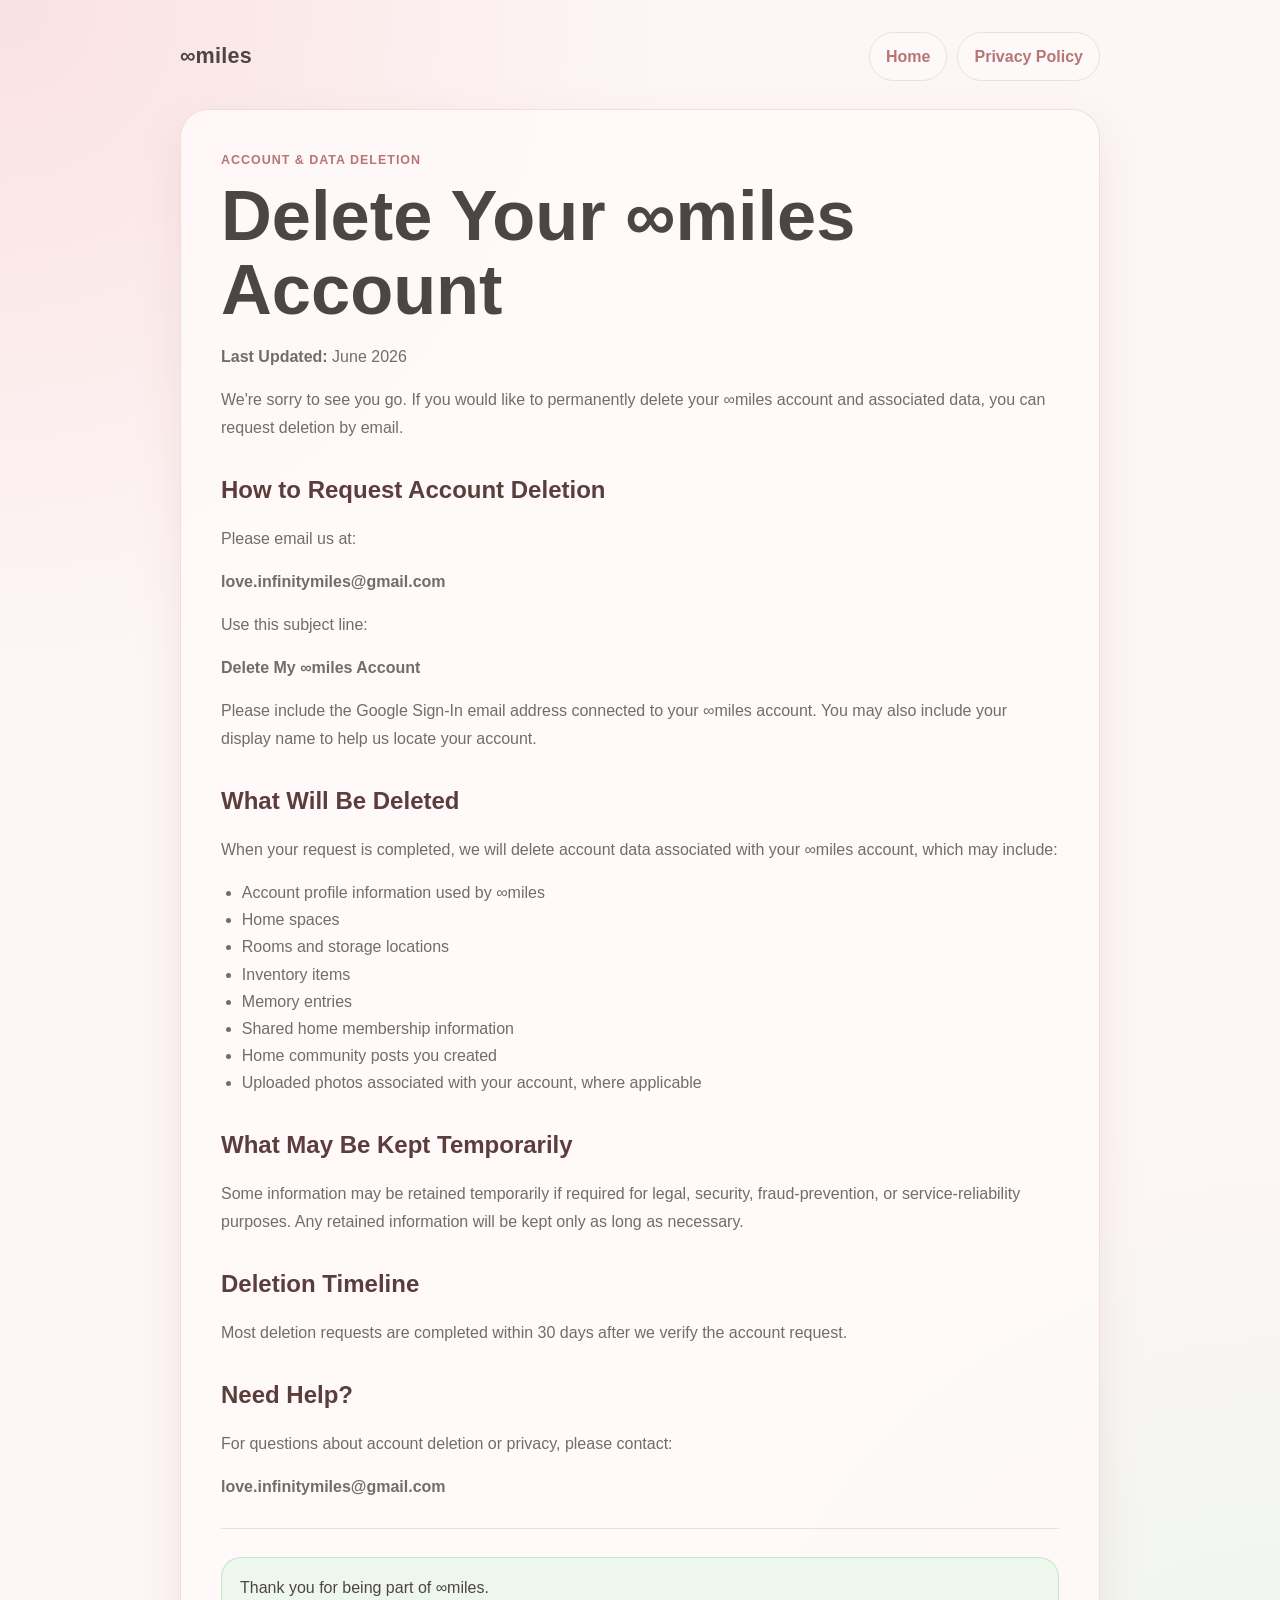
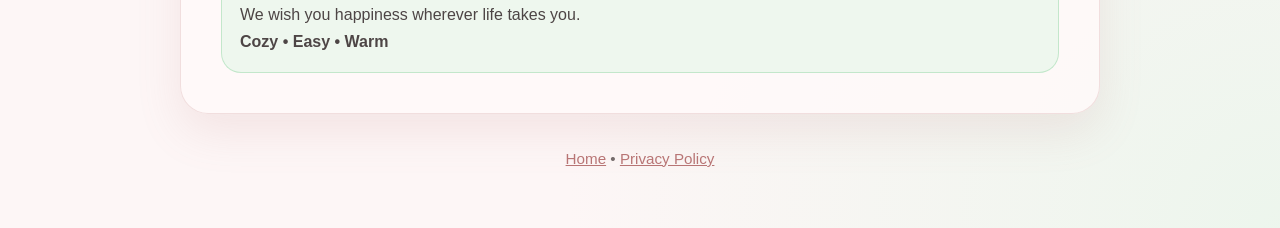
==== delete-account.html @ 3e13e617 "Add files via upload" ====
<!doctype html>
<html lang="en">
<head>
  <meta charset="utf-8">
  <meta name="viewport" content="width=device-width, initial-scale=1">
  <title>Delete Account — ∞miles</title>
  <meta name="description" content="How to request deletion of your ∞miles account and app data.">
  <link rel="stylesheet" href="styles.css">
</head>
<body>
  <main class="page">
    <nav class="nav" aria-label="Main navigation">
      <a class="brand" href="index.html">∞miles</a>
      <div class="nav-links">
        <a href="index.html">Home</a>
        <a href="privacy.html">Privacy Policy</a>
      </div>
    </nav>

    <article class="card">
      <div class="kicker">Account & Data Deletion</div>
      <h1>Delete Your ∞miles Account</h1>
      <p><strong>Last Updated:</strong> June 2026</p>
      <p>We're sorry to see you go. If you would like to permanently delete your ∞miles account and associated data, you can request deletion by email.</p>

      <h2>How to Request Account Deletion</h2>
      <p>Please email us at:</p>
      <p class="email">love.infinitymiles@gmail.com</p>
      <p>Use this subject line:</p>
      <p><strong>Delete My ∞miles Account</strong></p>
      <p>Please include the Google Sign-In email address connected to your ∞miles account. You may also include your display name to help us locate your account.</p>

      <h2>What Will Be Deleted</h2>
      <p>When your request is completed, we will delete account data associated with your ∞miles account, which may include:</p>
      <ul>
        <li>Account profile information used by ∞miles</li>
        <li>Home spaces</li>
        <li>Rooms and storage locations</li>
        <li>Inventory items</li>
        <li>Memory entries</li>
        <li>Shared home membership information</li>
        <li>Home community posts you created</li>
        <li>Uploaded photos associated with your account, where applicable</li>
      </ul>

      <h2>What May Be Kept Temporarily</h2>
      <p>Some information may be retained temporarily if required for legal, security, fraud-prevention, or service-reliability purposes. Any retained information will be kept only as long as necessary.</p>

      <h2>Deletion Timeline</h2>
      <p>Most deletion requests are completed within 30 days after we verify the account request.</p>

      <h2>Need Help?</h2>
      <p>For questions about account deletion or privacy, please contact:</p>
      <p class="email">love.infinitymiles@gmail.com</p>

      <div class="divider"></div>
      <div class="note">
        Thank you for being part of ∞miles.<br>
        We wish you happiness wherever life takes you.<br>
        <strong>Cozy • Easy • Warm</strong>
      </div>
    </article>

    <footer class="footer">
      <a href="index.html">Home</a> • <a href="privacy.html">Privacy Policy</a>
    </footer>
  </main>
</body>
</html>
---- styles.css ----
:root {
  --bg: #fdf6f6;
  --card: #fffafa;
  --accent: #f7c8c8;
  --accent-dark: #b87575;
  --mint: #dff5e5;
  --text: #4d4545;
  --muted: #746b6b;
  --line: #f1dddd;
  --shadow: 0 18px 45px rgba(183, 117, 117, 0.14);
}

* { box-sizing: border-box; }

body {
  margin: 0;
  min-height: 100vh;
  font-family: "Nunito", "Quicksand", "Segoe UI", Arial, sans-serif;
  color: var(--text);
  background:
    radial-gradient(circle at top left, rgba(247, 200, 200, 0.45), transparent 30%),
    radial-gradient(circle at bottom right, rgba(223, 245, 229, 0.55), transparent 32%),
    var(--bg);
  line-height: 1.7;
}

.page {
  width: min(920px, calc(100% - 32px));
  margin: 0 auto;
  padding: 32px 0 56px;
}

.nav {
  display: flex;
  align-items: center;
  justify-content: space-between;
  gap: 16px;
  margin-bottom: 28px;
}

.brand {
  text-decoration: none;
  color: var(--text);
  font-weight: 800;
  font-size: 1.35rem;
  letter-spacing: 0.01em;
}

.nav-links {
  display: flex;
  gap: 10px;
  flex-wrap: wrap;
  justify-content: flex-end;
}

.nav-links a,
.button {
  display: inline-flex;
  align-items: center;
  justify-content: center;
  padding: 10px 16px;
  border-radius: 999px;
  background: rgba(255, 250, 250, 0.78);
  color: var(--accent-dark);
  text-decoration: none;
  border: 1px solid var(--line);
  font-weight: 700;
}

.button.primary {
  background: var(--accent);
  color: #5b3d3d;
  box-shadow: 0 10px 24px rgba(183, 117, 117, 0.18);
}

.hero,
.card {
  background: rgba(255, 250, 250, 0.86);
  border: 1px solid rgba(241, 221, 221, 0.95);
  border-radius: 28px;
  box-shadow: var(--shadow);
}

.hero {
  padding: clamp(30px, 6vw, 56px);
  text-align: center;
  position: relative;
  overflow: hidden;
}

.hero::after {
  content: "♧";
  position: absolute;
  left: 24px;
  bottom: -12px;
  color: rgba(142, 190, 154, 0.22);
  font-size: 7rem;
  transform: rotate(-12deg);
}

.kicker {
  color: var(--accent-dark);
  font-weight: 800;
  letter-spacing: 0.08em;
  text-transform: uppercase;
  font-size: 0.78rem;
}

h1 {
  margin: 8px 0 10px;
  font-size: clamp(2.2rem, 8vw, 4.4rem);
  line-height: 1.05;
}

h2 {
  margin-top: 34px;
  color: #5b3d3d;
  line-height: 1.25;
}

h3 { color: #6a4c4c; }

.subtitle {
  font-size: clamp(1.05rem, 3vw, 1.35rem);
  color: var(--muted);
  margin: 0 auto 22px;
  max-width: 680px;
}

.promise {
  margin: 28px auto;
  max-width: 640px;
  font-size: 1.25rem;
  color: #6a4c4c;
}

.actions {
  display: flex;
  gap: 12px;
  justify-content: center;
  flex-wrap: wrap;
  margin-top: 24px;
}

.card {
  padding: clamp(22px, 5vw, 40px);
  margin-top: 22px;
}

.card p, .card li { color: var(--muted); }

ul { padding-left: 1.3rem; }

.divider {
  height: 1px;
  background: var(--line);
  margin: 28px 0;
}

.note {
  background: rgba(223, 245, 229, 0.52);
  border: 1px solid rgba(173, 221, 185, 0.65);
  border-radius: 20px;
  padding: 16px 18px;
}

.footer {
  text-align: center;
  color: var(--muted);
  font-size: 0.95rem;
  margin-top: 32px;
}

.footer a { color: var(--accent-dark); }

.email {
  font-weight: 800;
  color: var(--accent-dark);
  word-break: break-word;
}

@media (max-width: 640px) {
  .nav { align-items: flex-start; flex-direction: column; }
  .nav-links { justify-content: flex-start; }
  .hero, .card { border-radius: 22px; }
}
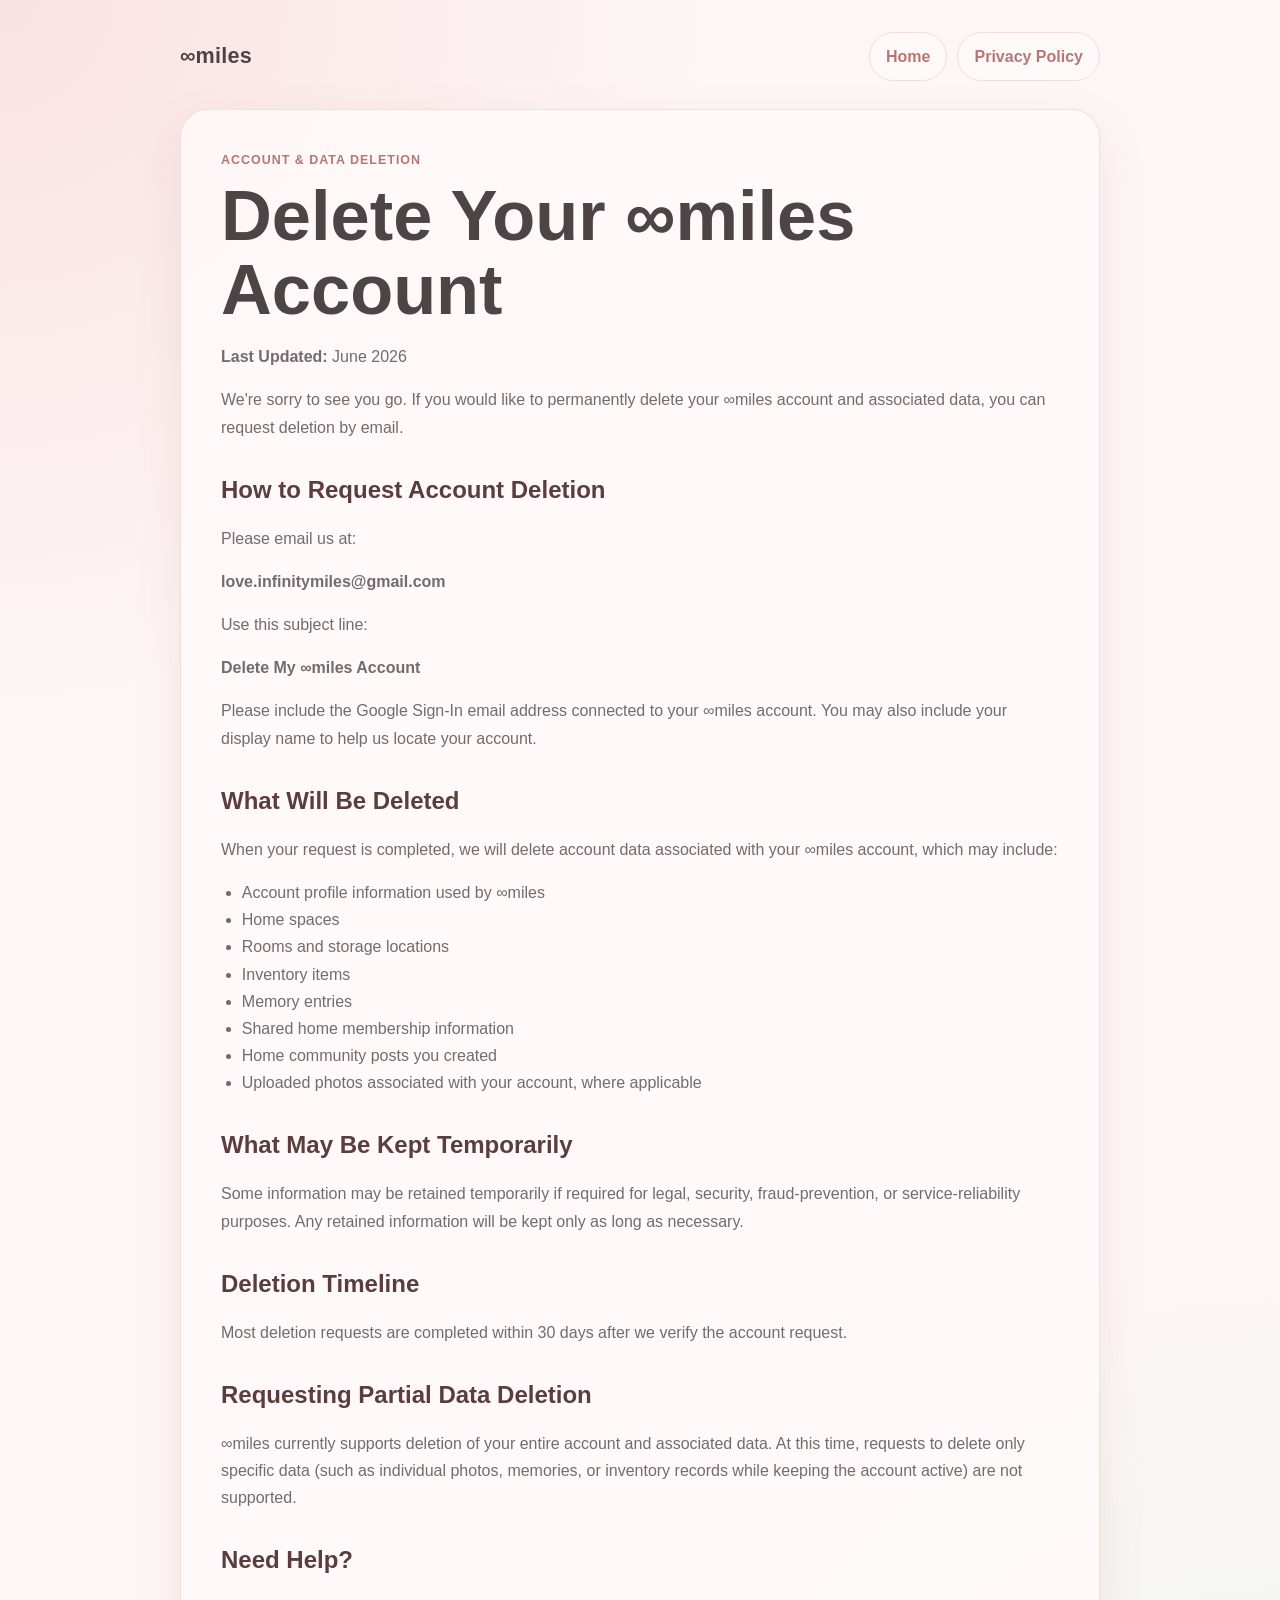
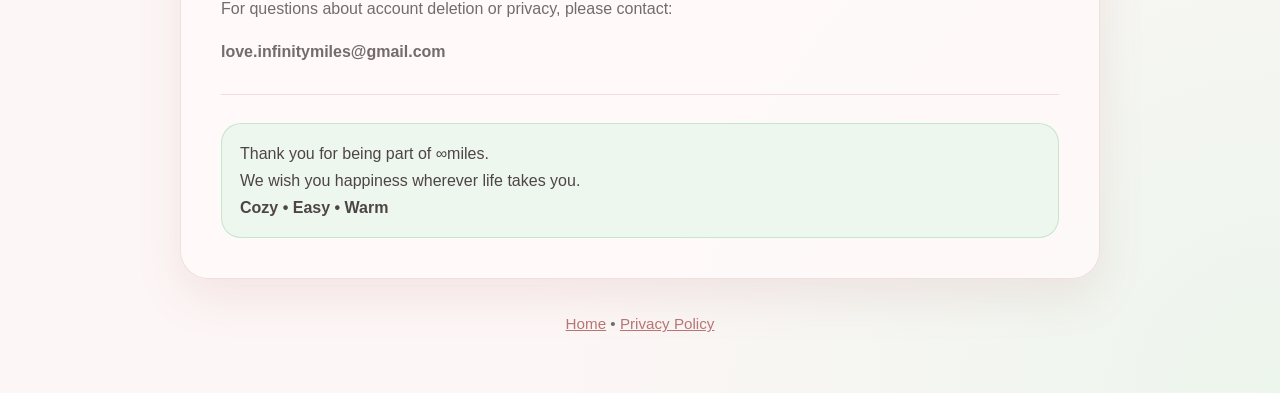
==== commit 4653f6df: "Update delete-account.html" ====
--- a/delete-account.html
+++ b/delete-account.html
@@ -49,6 +49,12 @@
       <h2>Deletion Timeline</h2>
       <p>Most deletion requests are completed within 30 days after we verify the account request.</p>
 
+            <h2>Requesting Partial Data Deletion</h2>
+            <p>∞miles currently supports deletion of your entire account and associated data.
+At this time, requests to delete only specific data (such as individual photos,
+memories, or inventory records while keeping the account active) are not supported.
+</p>
+
       <h2>Need Help?</h2>
       <p>For questions about account deletion or privacy, please contact:</p>
       <p class="email">love.infinitymiles@gmail.com</p>
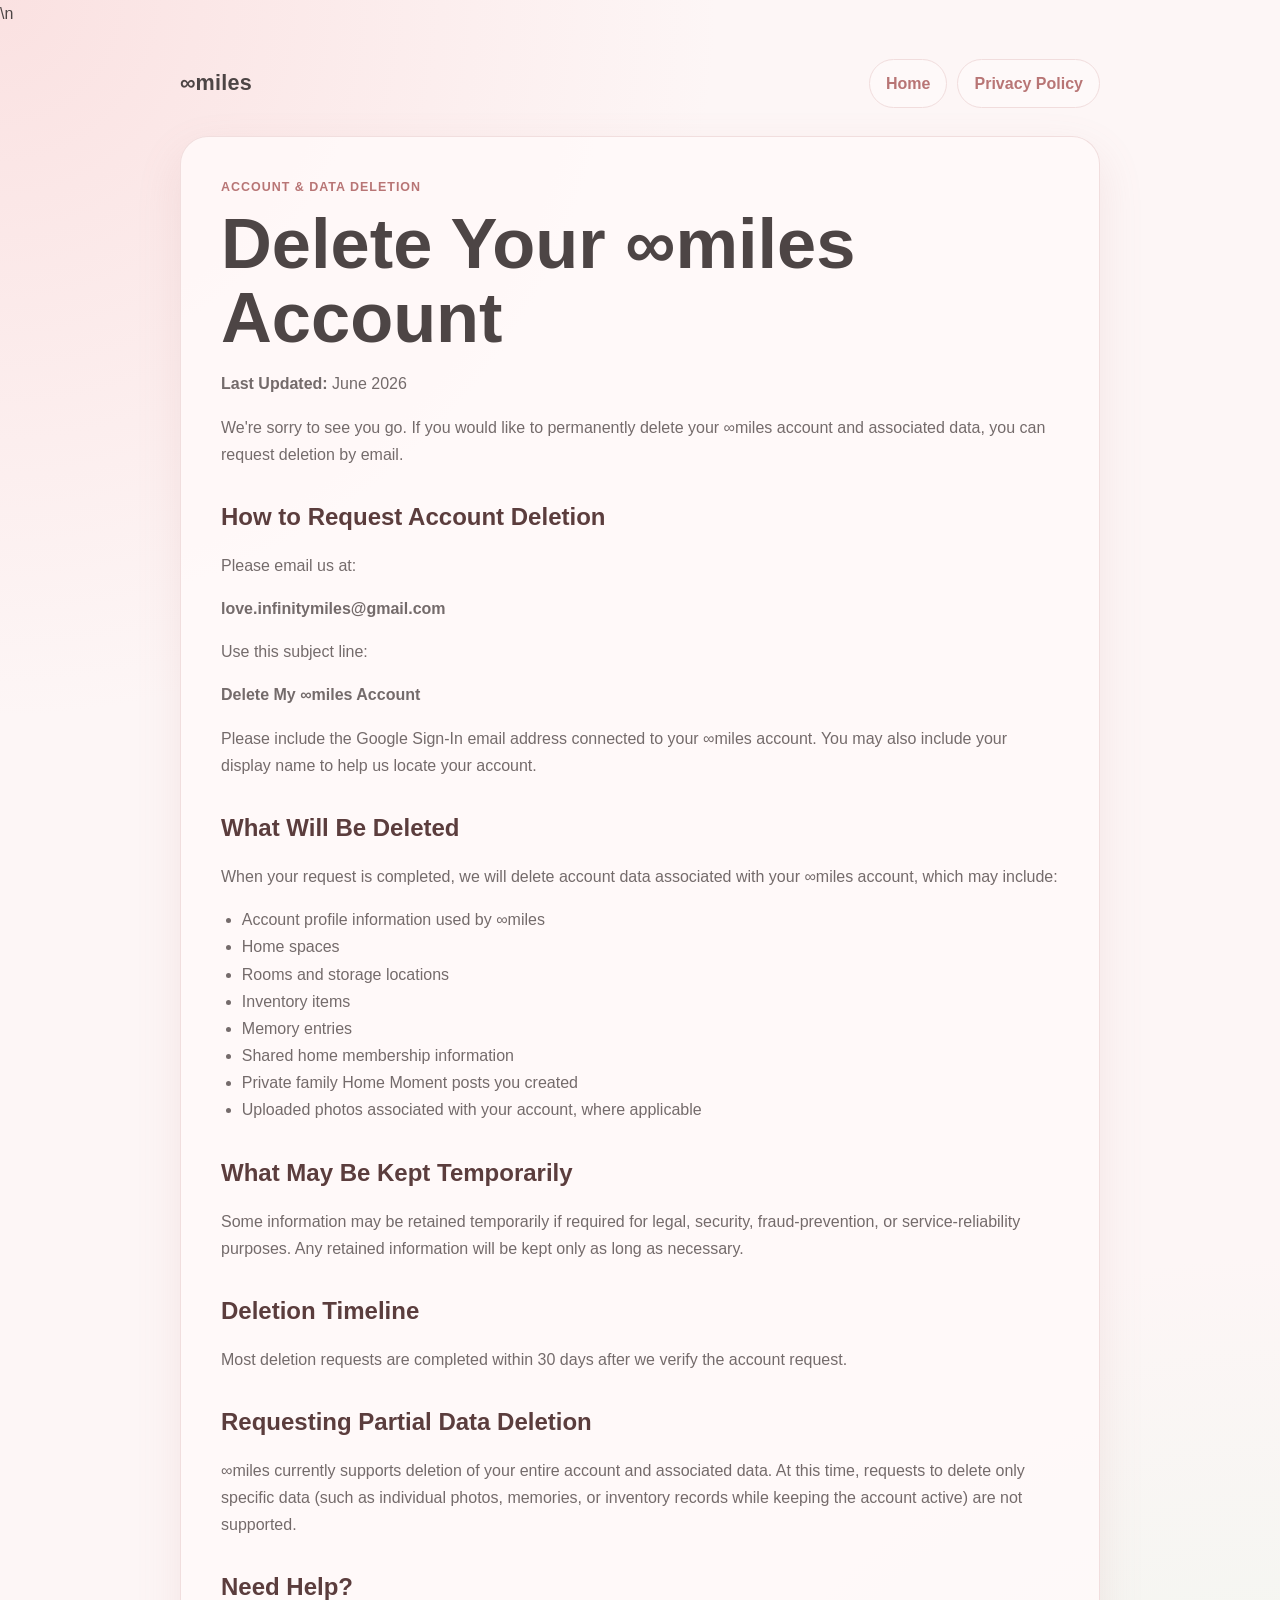
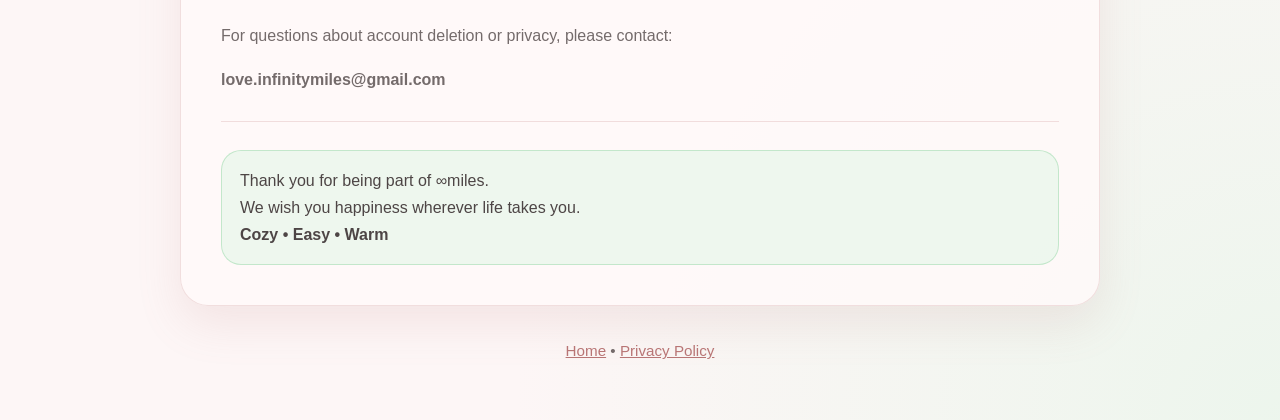
==== commit 93c1376c: "Fix home-screen icon and sync website with current V1 app" ====
--- a/delete-account.html
+++ b/delete-account.html
@@ -5,7 +5,11 @@
   <meta name="viewport" content="width=device-width, initial-scale=1">
   <title>Delete Account — ∞miles</title>
   <meta name="description" content="How to request deletion of your ∞miles account and app data.">
-  <link rel="stylesheet" href="styles.css">
+  <meta name="theme-color" content="#fffafa">
+  <link rel="manifest" href="/site.webmanifest">
+  <link rel="icon" href="/favicon.ico" sizes="any">
+  <link rel="icon" type="image/png" sizes="192x192" href="/icon-192.png">
+  <link rel="apple-touch-icon" sizes="180x180" href="/apple-touch-icon.png">\n  <link rel="stylesheet" href="styles.css">
 </head>
 <body>
   <main class="page">
@@ -39,7 +43,7 @@
         <li>Inventory items</li>
         <li>Memory entries</li>
         <li>Shared home membership information</li>
-        <li>Home community posts you created</li>
+        <li>Private family Home Moment posts you created</li>
         <li>Uploaded photos associated with your account, where applicable</li>
       </ul>
 
--- a/styles.css
+++ b/styles.css
@@ -89,10 +89,10 @@
 }
 
 .hero::after {
-  content: "♧";
+  content: "☘︎";
   position: absolute;
-  left: 24px;
-  bottom: -12px;
+  left: 10px;
+  bottom: 10px;
   color: rgba(142, 190, 154, 0.22);
   font-size: 7rem;
   transform: rotate(-12deg);
@@ -184,3 +184,24 @@
   .nav-links { justify-content: flex-start; }
   .hero, .card { border-radius: 22px; }
 }
+
+.social-item {
+  display: flex;
+  align-items: center;
+  gap: 12px;
+  width: fit-content;
+  padding: 12px 16px;
+  color: #634747;
+  text-decoration: none;
+  border-radius: 12px;
+  transition: background-color 0.2s ease;
+}
+
+.social-item:hover {
+  background-color: #f7eceb;
+}
+
+.social-item:focus-visible {
+  outline: 2px solid #bc7474;
+  outline-offset: 3px;
+}
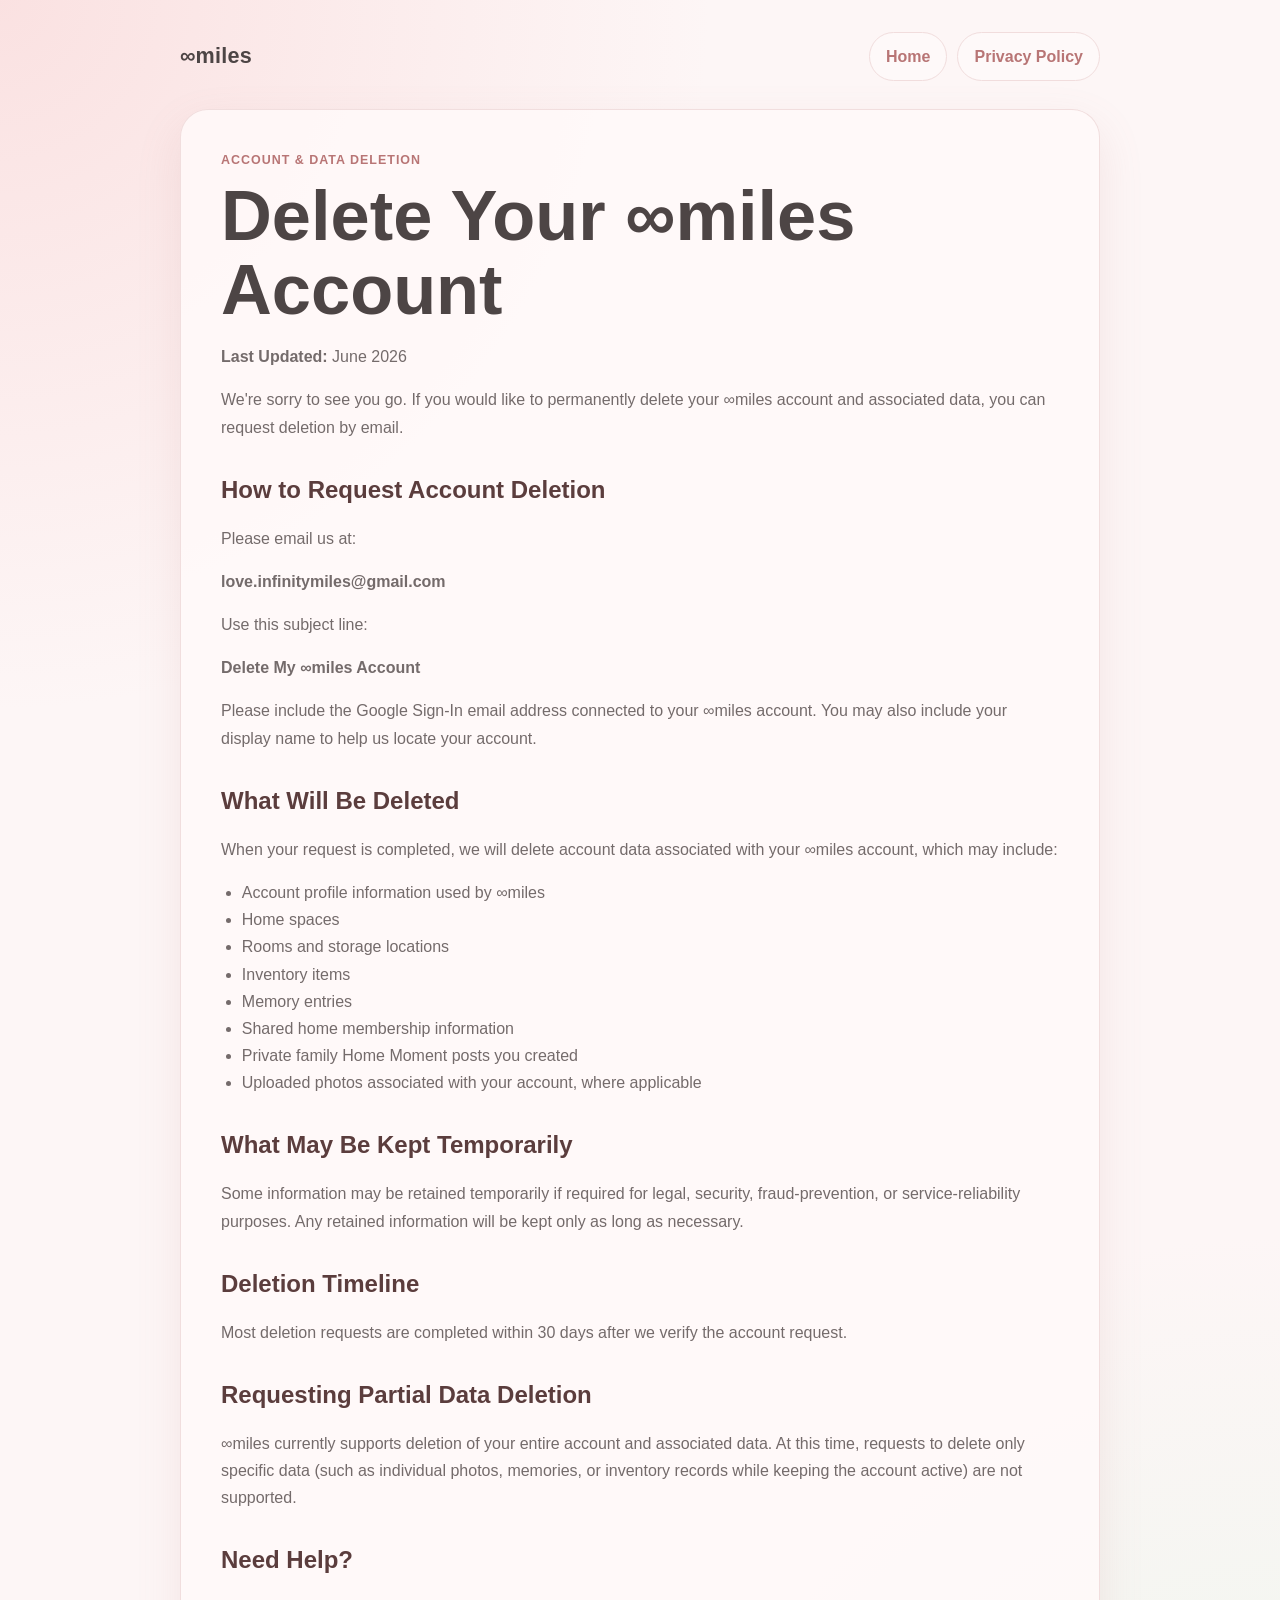
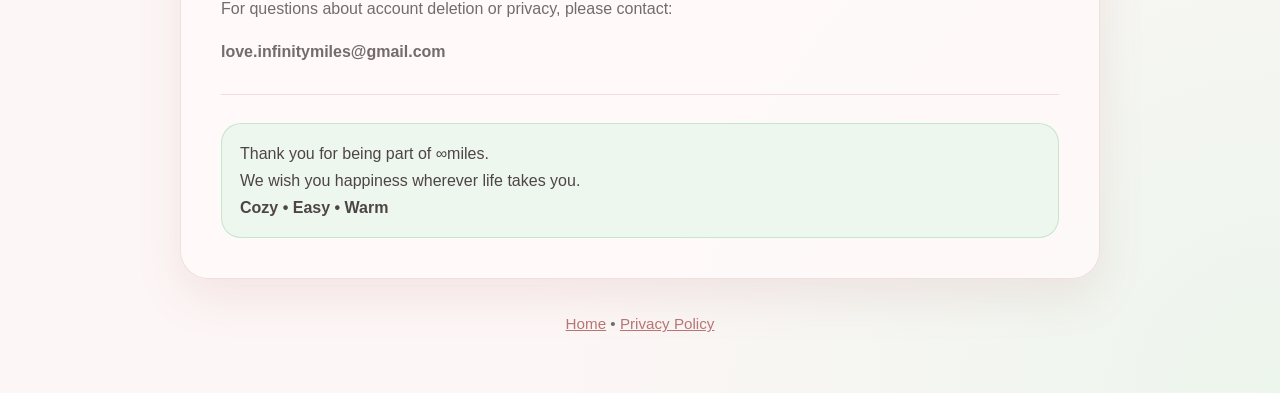
==== commit 41a0e0c9: "Clean up icon metadata markup" ====
--- a/delete-account.html
+++ b/delete-account.html
@@ -9,7 +9,8 @@
   <link rel="manifest" href="/site.webmanifest">
   <link rel="icon" href="/favicon.ico" sizes="any">
   <link rel="icon" type="image/png" sizes="192x192" href="/icon-192.png">
-  <link rel="apple-touch-icon" sizes="180x180" href="/apple-touch-icon.png">\n  <link rel="stylesheet" href="styles.css">
+  <link rel="apple-touch-icon" sizes="180x180" href="/apple-touch-icon.png">
+  <link rel="stylesheet" href="styles.css">
 </head>
 <body>
   <main class="page">
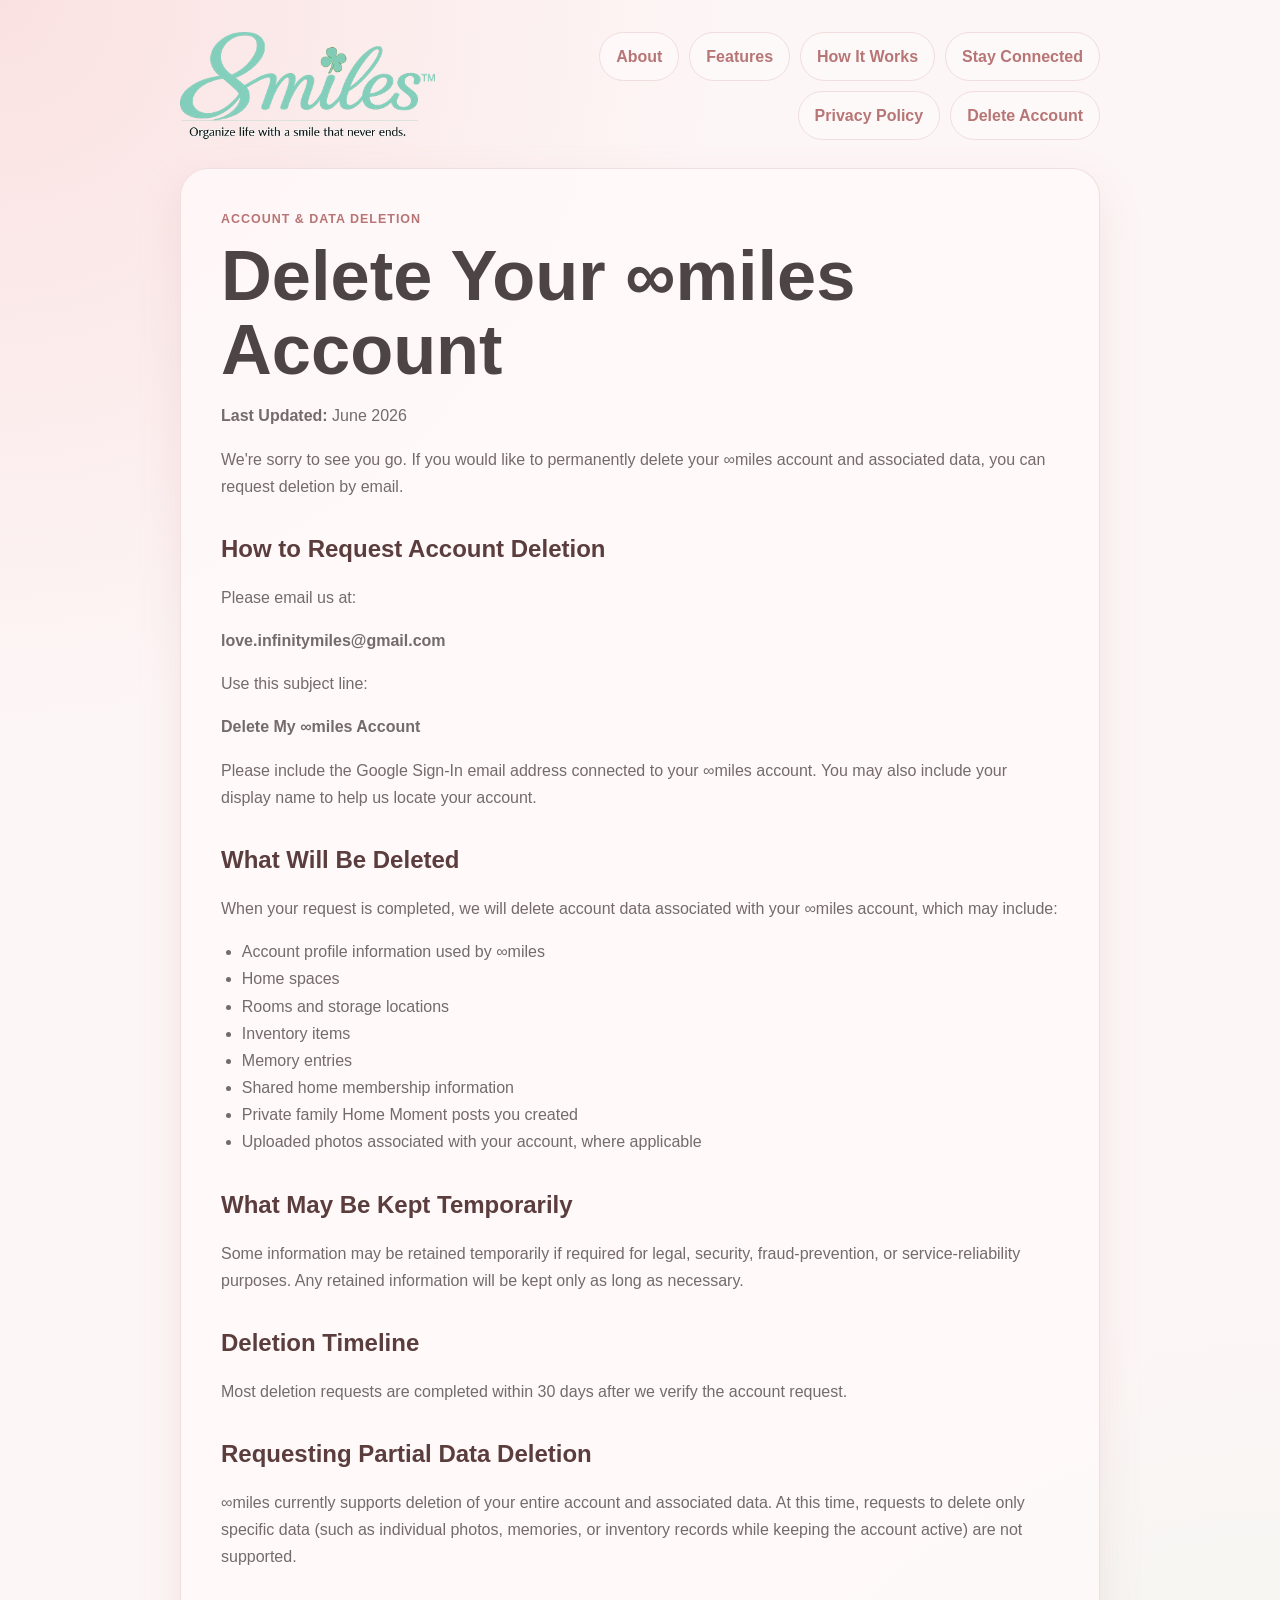
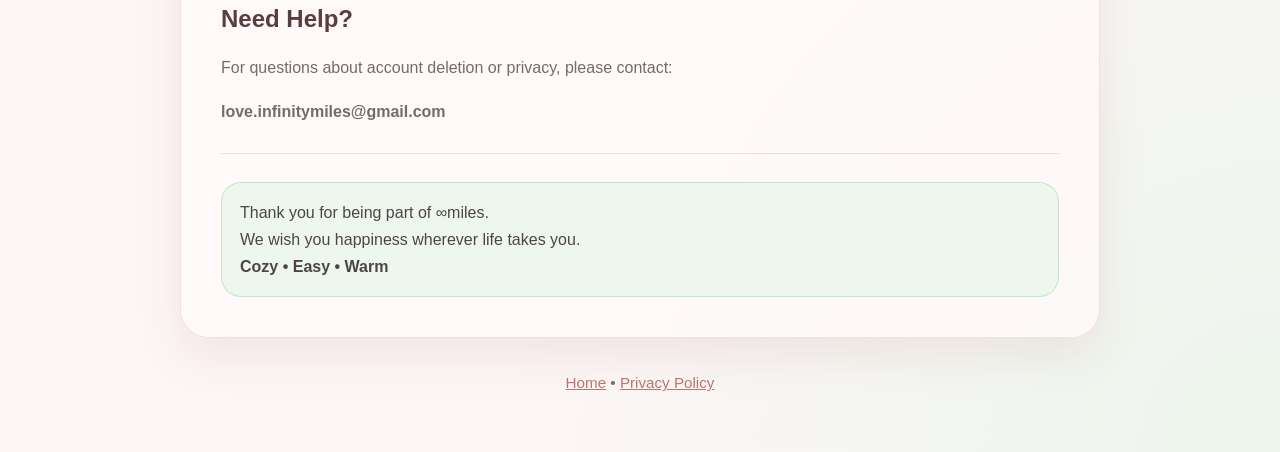
==== commit 0c7c28ac: "Added new files" ====
--- a/delete-account.html
+++ b/delete-account.html
@@ -15,10 +15,16 @@
 <body>
   <main class="page">
     <nav class="nav" aria-label="Main navigation">
-      <a class="brand" href="index.html">∞miles</a>
+      <a class="brand" href="index.html" aria-label="∞miles home">
+        <img class="brand-banner" src="banner.png" alt="∞miles — Organize life with a smile that never ends">
+      </a>
       <div class="nav-links">
-        <a href="index.html">Home</a>
+        <a href="index.html#about">About</a>
+        <a href="index.html#features">Features</a>
+        <a href="index.html#how-it-works">How It Works</a>
+        <a href="index.html#stay-connected">Stay Connected</a>
         <a href="privacy.html">Privacy Policy</a>
+        <a href="delete-account.html">Delete Account</a>
       </div>
     </nav>
 
--- a/styles.css
+++ b/styles.css
@@ -39,11 +39,17 @@
 }
 
 .brand {
+  display: block;
+  flex: 0 1 320px;
+  line-height: 0;
   text-decoration: none;
   color: var(--text);
-  font-weight: 800;
-  font-size: 1.35rem;
-  letter-spacing: 0.01em;
+}
+
+.brand-banner {
+  display: block;
+  width: 100%;
+  height: auto;
 }
 
 .nav-links {
@@ -84,18 +90,6 @@
 .hero {
   padding: clamp(30px, 6vw, 56px);
   text-align: center;
-  position: relative;
-  overflow: hidden;
-}
-
-.hero::after {
-  content: "☘︎";
-  position: absolute;
-  left: 10px;
-  bottom: 10px;
-  color: rgba(142, 190, 154, 0.22);
-  font-size: 7rem;
-  transform: rotate(-12deg);
 }
 
 .kicker {
@@ -180,8 +174,28 @@
 }
 
 @media (max-width: 640px) {
-  .nav { align-items: flex-start; flex-direction: column; }
-  .nav-links { justify-content: flex-start; }
+  .nav {
+    align-items: flex-start;
+    flex-direction: row;
+    gap: 10px;
+  }
+
+  .brand {
+    flex: 0 0 34%;
+    width: 34%;
+  }
+
+  .nav-links {
+    flex: 1 1 66%;
+    gap: 6px;
+    justify-content: flex-end;
+  }
+
+  .nav-links a {
+    padding: 7px 10px;
+    font-size: 0.72rem;
+  }
+
   .hero, .card { border-radius: 22px; }
 }
 
@@ -204,4 +218,4 @@
 .social-item:focus-visible {
   outline: 2px solid #bc7474;
   outline-offset: 3px;
-}+}
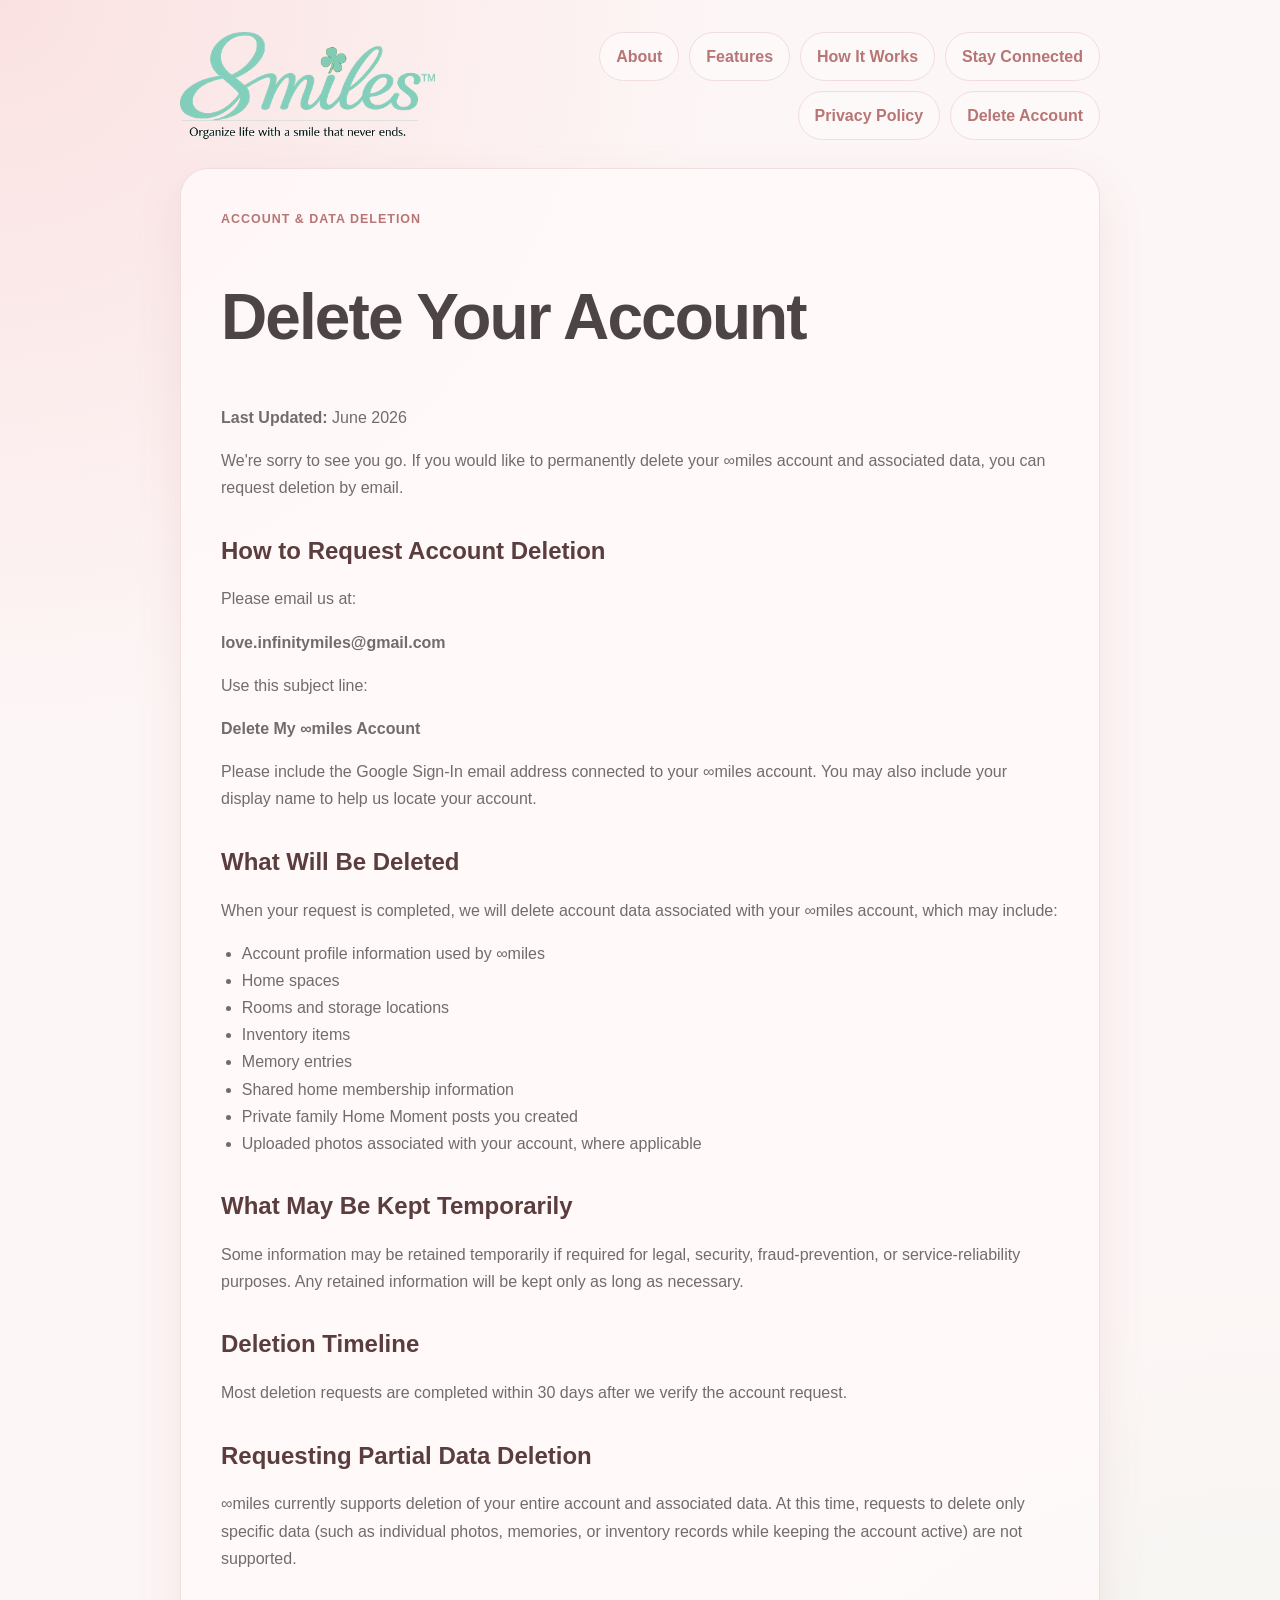
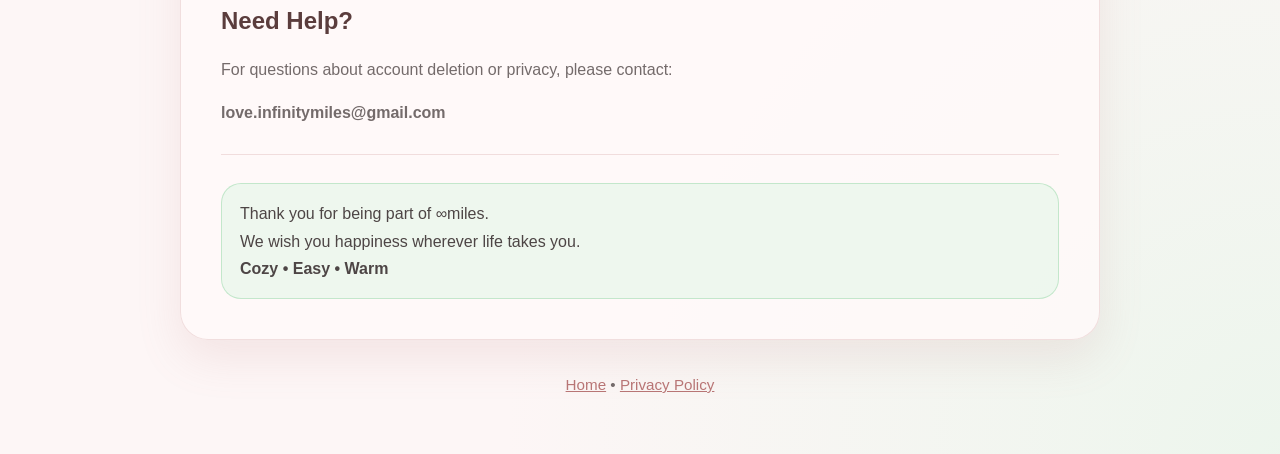
==== commit ab74e198: "word change" ====
--- a/delete-account.html
+++ b/delete-account.html
@@ -30,7 +30,7 @@
 
     <article class="card">
       <div class="kicker">Account & Data Deletion</div>
-      <h1>Delete Your ∞miles Account</h1>
+      <h1>Delete Your Account</h1>
       <p><strong>Last Updated:</strong> June 2026</p>
       <p>We're sorry to see you go. If you would like to permanently delete your ∞miles account and associated data, you can request deletion by email.</p>
 
--- a/styles.css
+++ b/styles.css
@@ -101,9 +101,9 @@
 }
 
 h1 {
-  margin: 8px 0 10px;
-  font-size: clamp(2.2rem, 8vw, 4.4rem);
+  font-size: clamp(2.5rem, 5vw, 4rem);
   line-height: 1.05;
+  letter-spacing: -0.03em;
 }
 
 h2 {
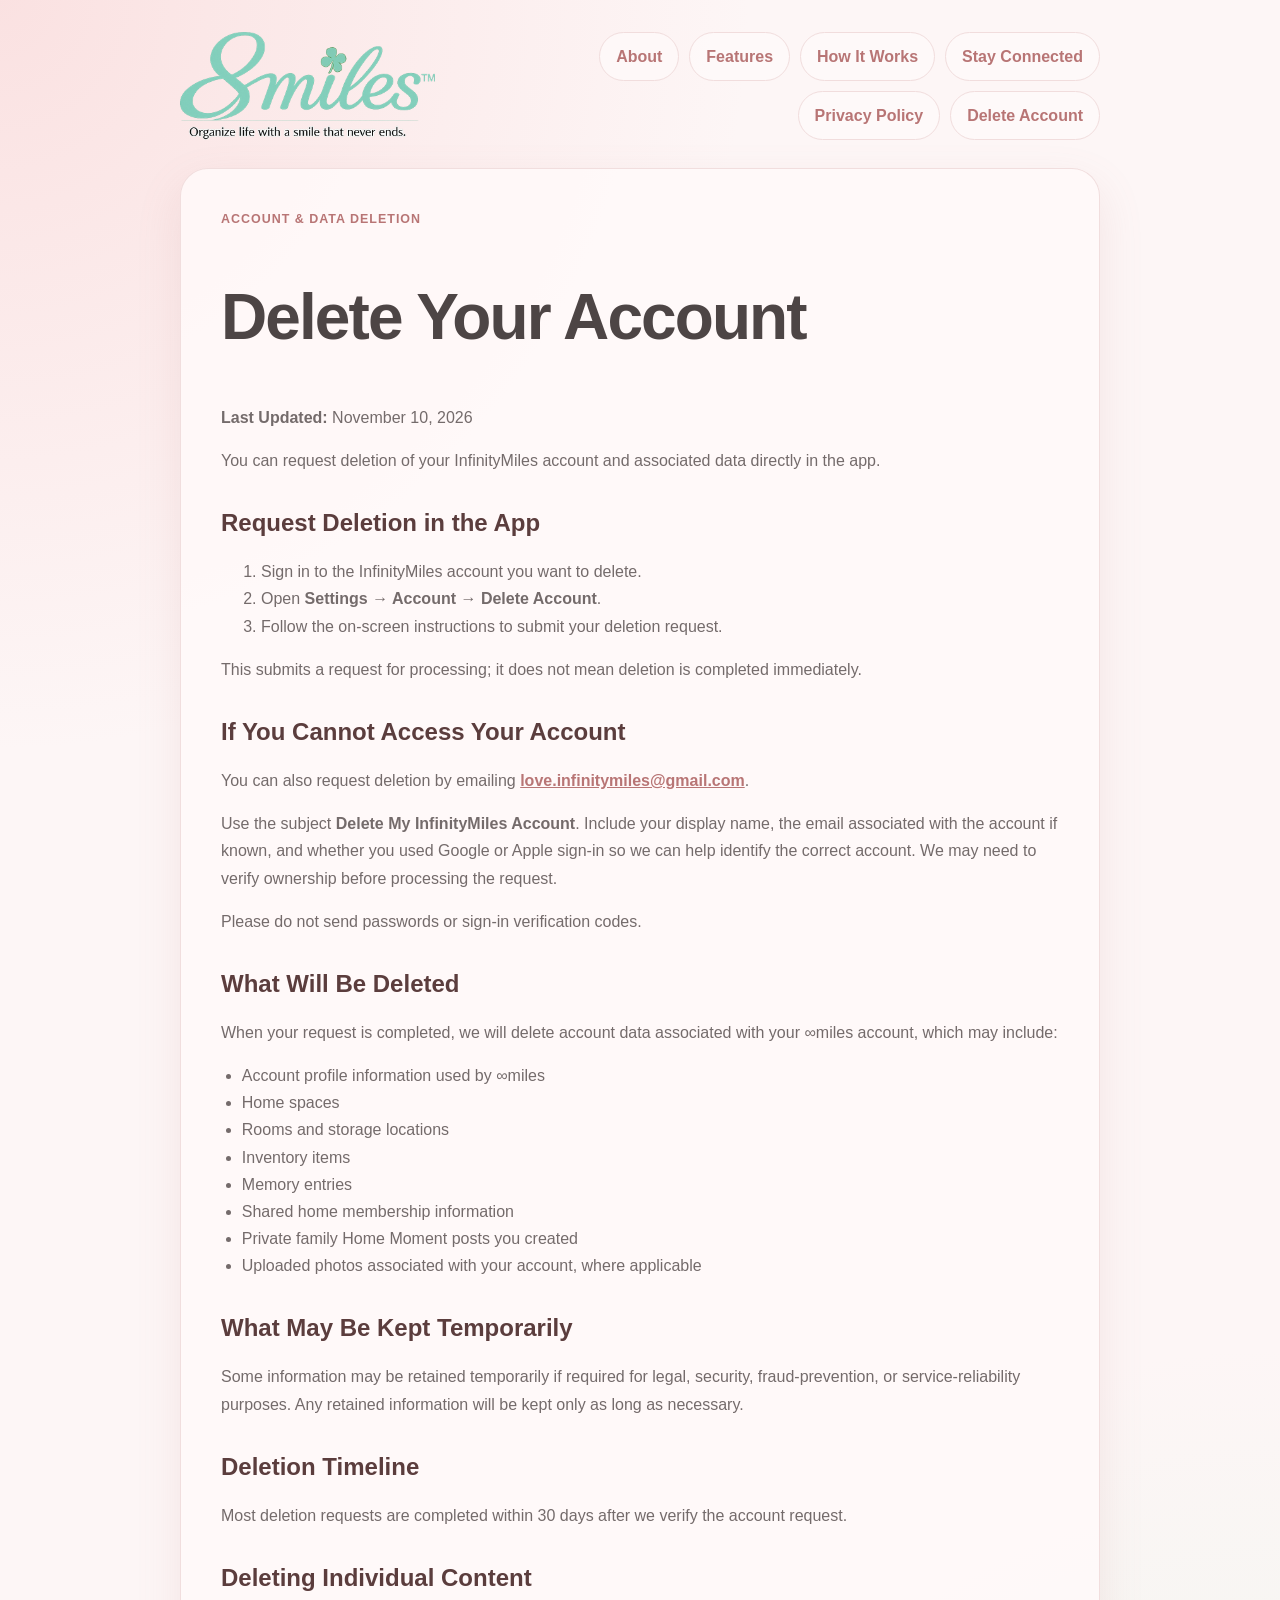
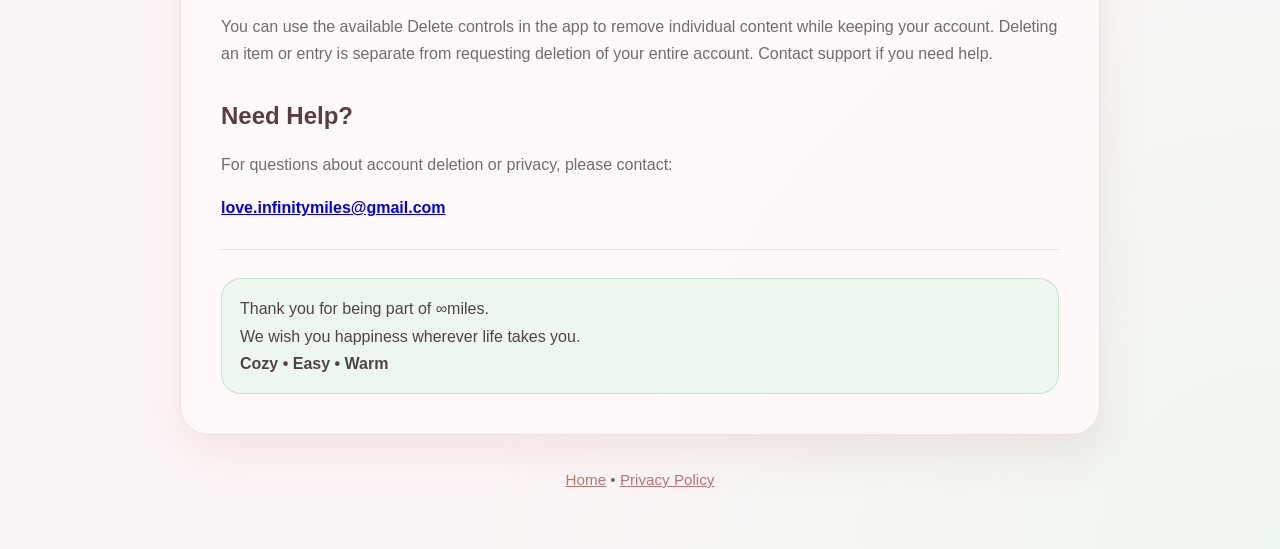
==== commit 6c10d240: "Update website screenshots, support, and account deletion instructions" ====
--- a/delete-account.html
+++ b/delete-account.html
@@ -31,15 +31,21 @@
     <article class="card">
       <div class="kicker">Account & Data Deletion</div>
       <h1>Delete Your Account</h1>
-      <p><strong>Last Updated:</strong> June 2026</p>
-      <p>We're sorry to see you go. If you would like to permanently delete your ∞miles account and associated data, you can request deletion by email.</p>
+      <p><strong>Last Updated:</strong> November 10, 2026</p>
+      <p>You can request deletion of your InfinityMiles account and associated data directly in the app.</p>
 
-      <h2>How to Request Account Deletion</h2>
-      <p>Please email us at:</p>
-      <p class="email">love.infinitymiles@gmail.com</p>
-      <p>Use this subject line:</p>
-      <p><strong>Delete My ∞miles Account</strong></p>
-      <p>Please include the Google Sign-In email address connected to your ∞miles account. You may also include your display name to help us locate your account.</p>
+      <h2>Request Deletion in the App</h2>
+      <ol>
+        <li>Sign in to the InfinityMiles account you want to delete.</li>
+        <li>Open <strong>Settings → Account → Delete Account</strong>.</li>
+        <li>Follow the on-screen instructions to submit your deletion request.</li>
+      </ol>
+      <p>This submits a request for processing; it does not mean deletion is completed immediately.</p>
+
+      <h2>If You Cannot Access Your Account</h2>
+      <p>You can also request deletion by emailing <a class="email" href="mailto:love.infinitymiles@gmail.com?subject=Delete%20My%20InfinityMiles%20Account">love.infinitymiles@gmail.com</a>.</p>
+      <p>Use the subject <strong>Delete My InfinityMiles Account</strong>. Include your display name, the email associated with the account if known, and whether you used Google or Apple sign-in so we can help identify the correct account. We may need to verify ownership before processing the request.</p>
+      <p>Please do not send passwords or sign-in verification codes.</p>
 
       <h2>What Will Be Deleted</h2>
       <p>When your request is completed, we will delete account data associated with your ∞miles account, which may include:</p>
@@ -60,15 +66,12 @@
       <h2>Deletion Timeline</h2>
       <p>Most deletion requests are completed within 30 days after we verify the account request.</p>
 
-            <h2>Requesting Partial Data Deletion</h2>
-            <p>∞miles currently supports deletion of your entire account and associated data.
-At this time, requests to delete only specific data (such as individual photos,
-memories, or inventory records while keeping the account active) are not supported.
-</p>
+      <h2>Deleting Individual Content</h2>
+      <p>You can use the available Delete controls in the app to remove individual content while keeping your account. Deleting an item or entry is separate from requesting deletion of your entire account. Contact support if you need help.</p>
 
       <h2>Need Help?</h2>
       <p>For questions about account deletion or privacy, please contact:</p>
-      <p class="email">love.infinitymiles@gmail.com</p>
+      <p class="email"><a href="mailto:love.infinitymiles@gmail.com">love.infinitymiles@gmail.com</a></p>
 
       <div class="divider"></div>
       <div class="note">
--- a/styles.css
+++ b/styles.css
@@ -79,6 +79,54 @@
   box-shadow: 0 10px 24px rgba(183, 117, 117, 0.18);
 }
 
+.play-button {
+  background: #5f9e79;
+  color: #fff;
+  border-color: #5f9e79;
+}
+
+.play-button:hover,
+.play-button:focus-visible {
+  background: #4e8968;
+  color: #fff;
+}
+
+.play-button span {
+  margin-left: 0.35rem;
+  font-size: 1.05em;
+}
+
+.testflight-button {
+  background: #4d4545;
+  color: #fff;
+  border-color: #4d4545;
+}
+
+.testflight-button:hover,
+.testflight-button:focus-visible {
+  background: #342e2e;
+  color: #fff;
+}
+
+.testflight-button span {
+  margin-left: 0.35rem;
+  font-size: 1.05em;
+}
+
+.beta-note {
+  margin: 12px auto 0;
+  color: var(--muted);
+  font-size: 0.88rem;
+}
+
+.availability-action {
+  justify-content: flex-start;
+}
+
+.availability-note {
+  margin-left: 0;
+}
+
 .hero,
 .card {
   background: rgba(255, 250, 250, 0.86);
@@ -219,3 +267,23 @@
   outline: 2px solid #bc7474;
   outline-offset: 3px;
 }
+
+/* Release preparation: screenshots and support. */
+.button.primary.play-button { background: #477b5b; border-color: #477b5b; color: #fff; }
+.button.primary.play-button:hover { background: #365f46; }
+.hero h1 { margin: 8px 0 24px; color: #503d37; }
+.screenshot-grid { display: grid; grid-template-columns: repeat(3, minmax(0, 1fr)); gap: 24px 16px; margin-top: 24px; }
+.screenshot-grid figure { margin: 0; min-width: 0; }
+.screenshot-grid img { display: block; width: 100%; height: auto; border-radius: 14px; border: 1px solid var(--line); }
+.screenshot-grid figcaption { margin-top: 10px; font-size: .9rem; color: var(--muted); }
+a:focus-visible, summary:focus-visible { outline: 3px solid #477b5b; outline-offset: 4px; }
+.faq { padding: 16px 0; border-bottom: 1px solid var(--line); }
+.faq summary { cursor: pointer; font-weight: 700; color: #5b3d3d; }
+.support-email { overflow-wrap: anywhere; }
+@media (max-width: 640px) {
+ .screenshot-grid { grid-template-columns: repeat(2, minmax(0, 1fr)); gap: 18px 10px; }
+ .nav { flex-direction: column; }
+ .brand { flex: auto; width: min(300px, 75%); }
+ .nav-links { flex: auto; justify-content: flex-start; }
+}
+@media (max-width: 360px) { .screenshot-grid { grid-template-columns: 1fr; } }
